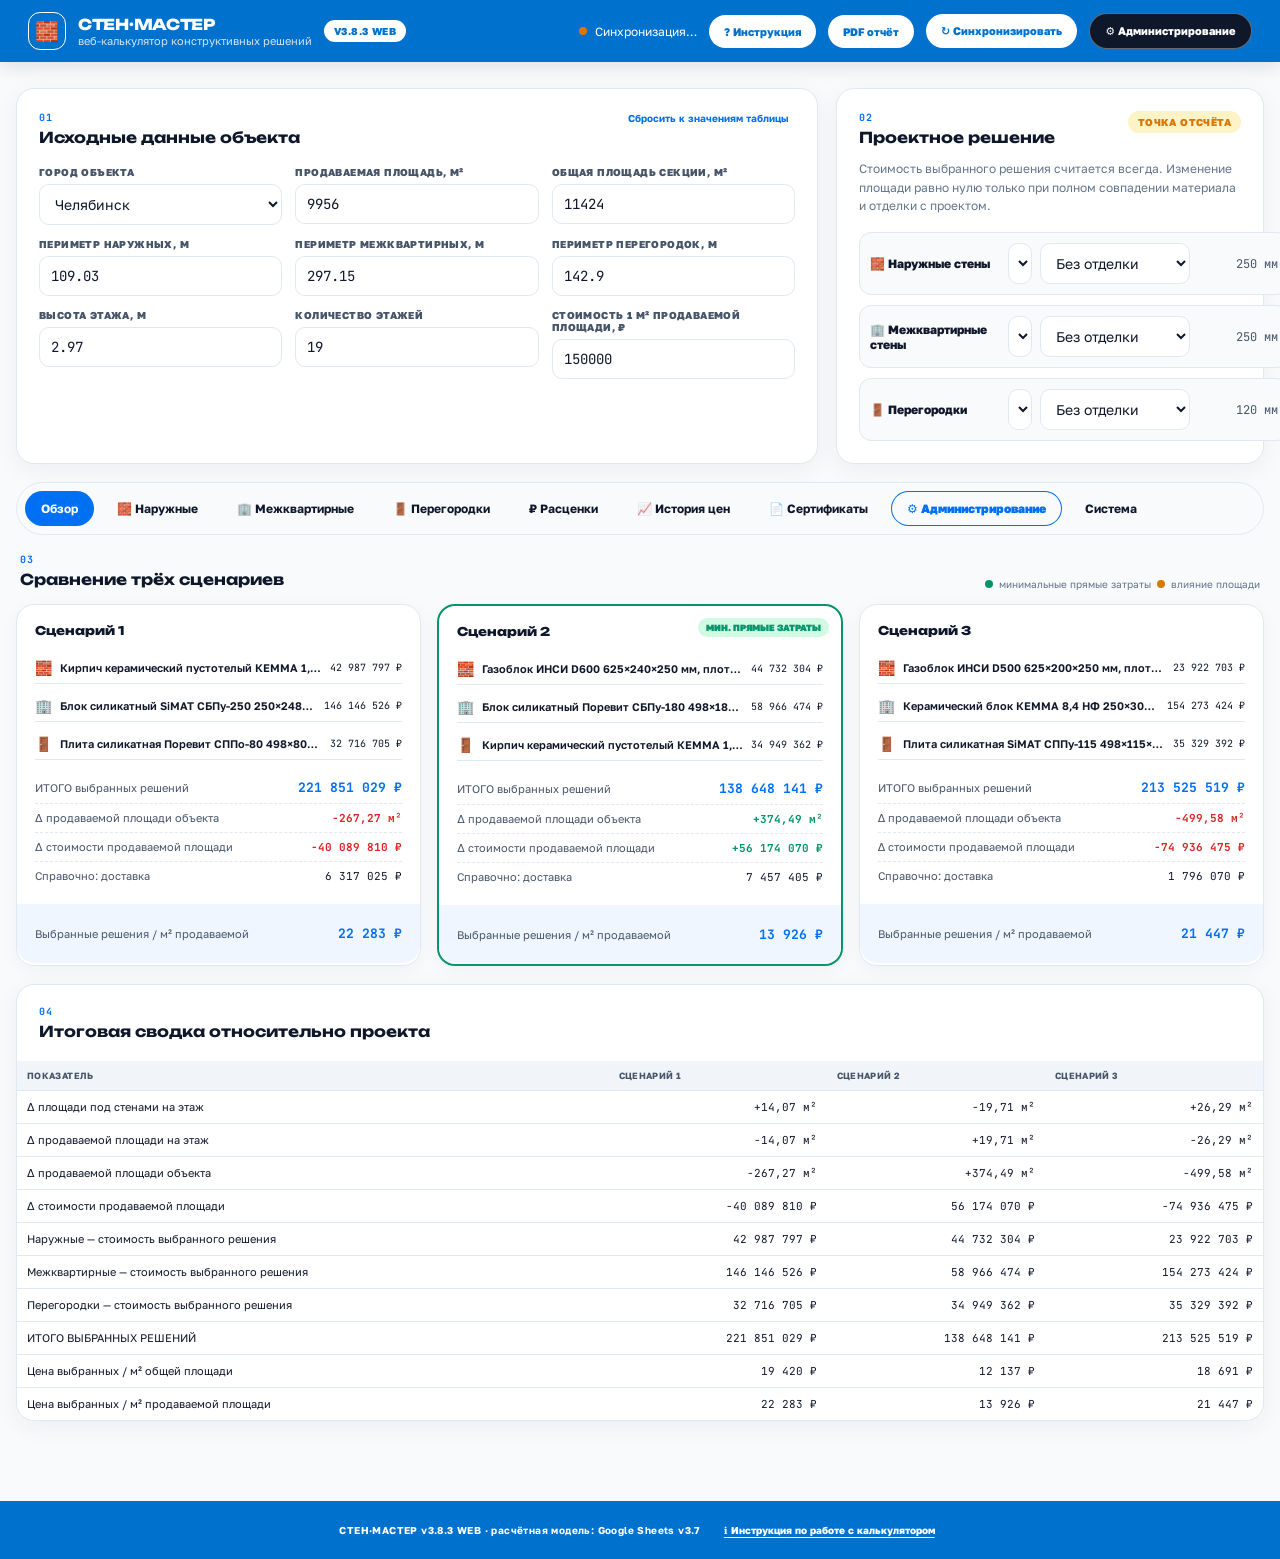
==== index_v383_legacy.html @ 33c0da2d "STEN MASTER WEB v3.8.4: fix sync callback bridge, price dates, requests and chat" ====
<!doctype html>
<html lang="ru">
<head>
  <meta charset="utf-8">
  <meta name="viewport" content="width=device-width,initial-scale=1">
  <meta name="theme-color" content="#0072CE">
  <title>СТЕН·МАСТЕР v3.8.3 — веб-калькулятор</title>
  <link rel="preconnect" href="https://fonts.googleapis.com">
  <link rel="preconnect" href="https://fonts.gstatic.com" crossorigin>
  <link href="https://fonts.googleapis.com/css2?family=Golos+Text:wght@400;500;600;700;800;900&family=JetBrains+Mono:wght@400;500;600&family=Unbounded:wght@500;600;700;800&display=swap" rel="stylesheet">
  <link rel="stylesheet" href="styles.css">
</head>
<body>
<div class="app-shell">
  <header class="topbar">
    <div class="brand">
      <div class="brand-mark">🧱</div>
      <div>
        <div class="brand-title">СТЕН·МАСТЕР</div>
        <div class="brand-subtitle">веб-калькулятор конструктивных решений</div>
      </div>
      <span class="version-pill">v3.8.3 WEB</span>
    </div>
    <div class="top-actions">
      <div class="sync-state" id="syncState"><span class="status-dot"></span><span id="syncText">локальная модель</span></div>
      <button class="btn btn-light" id="instructionBtn" type="button">? Инструкция</button>
      <button class="btn btn-light" id="pdfBtn" type="button">PDF отчёт</button>
      <button class="btn btn-light" id="syncBtn" type="button">↻ Синхронизировать</button>
      <button class="btn btn-admin" id="adminHeaderBtn" type="button">⚙ Администрирование</button>
    </div>
  </header>

  <main class="page">
    <section class="hero-grid">
      <article class="card card-inputs">
        <div class="card-head">
          <div><span class="eyebrow">01</span><h1>Исходные данные объекта</h1></div>
          <button class="link-btn" id="resetBtn" type="button">Сбросить к значениям таблицы</button>
        </div>
        <div class="inputs-grid" id="inputsGrid"></div>
      </article>

      <article class="card project-card">
        <div class="card-head">
          <div><span class="eyebrow">02</span><h2>Проектное решение</h2></div>
          <span class="hint-badge">точка отсчёта</span>
        </div>
        <p class="muted project-help">Стоимость выбранного решения считается всегда. Изменение площади равно нулю только при полном совпадении материала и отделки с проектом.</p>
        <div id="projectEditor" class="project-editor"></div>
      </article>
    </section>

    <nav class="tabs" id="tabs" aria-label="Разделы калькулятора">
      <button class="tab active" data-tab="overview">Обзор</button>
      <button class="tab" data-tab="ext">🧱 Наружные</button>
      <button class="tab" data-tab="inter">🏢 Межквартирные</button>
      <button class="tab" data-tab="part">🚪 Перегородки</button>
      <button class="tab" data-tab="pricing">₽ Расценки</button>
      <button class="tab" data-tab="analytics">📈 История цен</button>
      <button class="tab" data-tab="certificates">📄 Сертификаты</button>
      <button class="tab admin-tab" data-tab="admin">⚙ Администрирование</button>
      <button class="tab" data-tab="system">Система</button>
    </nav>

    <section class="tab-panel active" data-panel="overview">
      <div class="section-title-row">
        <div><span class="eyebrow">03</span><h2>Сравнение трёх сценариев</h2></div>
        <div class="legend"><span class="legend-dot green"></span>минимальные прямые затраты <span class="legend-dot gold"></span>влияние площади</div>
      </div>
      <div class="scenario-grid" id="scenarioSummary"></div>
      <article class="card summary-table-card">
        <div class="card-head"><div><span class="eyebrow">04</span><h2>Итоговая сводка относительно проекта</h2></div></div>
        <div class="table-wrap" id="summaryTable"></div>
      </article>
    </section>

    <section class="tab-panel" data-panel="ext">
      <div class="section-title-row"><div><span class="eyebrow">A</span><h2>Наружные стены</h2></div><span class="unit-chip">₽ / м³ конструкции</span></div>
      <div class="variant-grid" id="extVariants"></div>
      <article class="card compare-card"><div class="card-head"><h3>Все варианты базы</h3></div><div class="table-wrap" id="extCompare"></div></article>
    </section>

    <section class="tab-panel" data-panel="inter">
      <div class="section-title-row"><div><span class="eyebrow">B</span><h2>Межквартирные стены</h2></div><span class="unit-chip">₽ / м³ конструкции</span></div>
      <div class="variant-grid" id="interVariants"></div>
      <article class="card compare-card"><div class="card-head"><h3>Все варианты базы</h3></div><div class="table-wrap" id="interCompare"></div></article>
    </section>

    <section class="tab-panel" data-panel="part">
      <div class="section-title-row"><div><span class="eyebrow">C</span><h2>Перегородки внутри квартир</h2></div><span class="unit-chip">₽ / м² конструкции</span></div>
      <div class="variant-grid" id="partVariants"></div>
      <article class="card compare-card"><div class="card-head"><h3>Все варианты базы</h3></div><div class="table-wrap" id="partCompare"></div></article>
    </section>

    <section class="tab-panel" data-panel="pricing">
      <article class="card pricing-card">
        <div class="card-head pricing-head">
          <div><span class="eyebrow">05</span><h2>Централизованные расценки</h2><p class="muted">Материалы: цена с НДС и доставкой. Доставка в расчёте показывается справочно и не прибавляется к сценарию.</p></div>
          <div class="pricing-actions">
            <span class="save-hint" id="pricingSaveHint">Все изменения сохранены</span>
            <button class="btn btn-primary hidden" id="saveAllPricingBtn" type="button">💾 Сохранить все изменения <span class="save-count" id="pricingDirtyCount">0</span></button>
            <button class="btn btn-outline" id="pricingAdminBtn" type="button">⚙ Открыть администрирование</button>
          </div>
        </div>
        <div class="toolbar">
          <div class="search-box"><input type="search" id="priceSearch" placeholder="Поиск по коду или наименованию"></div>
          <select id="priceType"><option value="all">Работы + материалы</option><option value="works">Только работы</option><option value="materials">Только материалы</option></select>
          <select id="pricePurchase"><option value="all">Все группы закупки</option><option value="Стратегические материалы">Стратегические материалы</option><option value="Обычные материалы">Обычные материалы</option></select>
        </div>
        <div class="table-wrap pricing-table-wrap" id="pricingTable"></div>
      </article>
    </section>

    <section class="tab-panel" data-panel="analytics">
      <article class="card">
        <div class="card-head analytics-head">
          <div><span class="eyebrow">06</span><h2>История изменения цен</h2><p class="muted">Выберите материалы. Графики строятся по журналу изменений Google Sheets и разделяются на группы, чтобы не смешивать рубли за м³ с рублями за килограмм. Человечество всё-таки иногда способно учиться на единицах измерения.</p></div>
          <button class="btn btn-primary" id="loadHistoryBtn" type="button">Построить графики</button>
        </div>
        <div class="analytics-controls">
          <div class="field"><label for="historyGrouping">Группировка</label><select id="historyGrouping"><option value="technical">По технической группе</option><option value="purchase">По группе закупки</option><option value="unit">По единице измерения</option><option value="none">Без группировки</option></select></div>
          <div class="field grow"><label for="historySearch">Поиск материала</label><input id="historySearch" type="search" placeholder="Код или наименование"></div>
        </div>
        <div id="historyMaterialPicker" class="material-picker"></div>
        <div id="priceCharts" class="chart-stack"><div class="empty-state">Выберите материалы и нажмите «Построить графики».</div></div>
      </article>
    </section>

    <section class="tab-panel" data-panel="certificates">
      <article class="card">
        <div class="card-head">
          <div><span class="eyebrow">07</span><h2>Сертификаты стеновых материалов</h2><p class="muted">Файлы загружаются администратором один раз и хранятся в Google Drive через Web API. Всем пользователям калькулятора доступна одна и та же актуальная библиотека.</p></div>
          <button class="btn btn-outline" id="certificateAdminBtn" type="button">Добавить сертификат</button>
        </div>
        <div class="toolbar"><div class="search-box"><input id="certificateSearch" type="search" placeholder="Поиск по материалу или коду"></div></div>
        <div class="table-wrap" id="certificateTable"></div>
      </article>
    </section>

    <section class="tab-panel" data-panel="admin">
      <div class="admin-banner">
        <div><strong>⚙ Центр администрирования</strong><span id="adminStatusText">не подключён</span></div>
        <div class="small-note">Запись идёт напрямую в Google Sheets через Apps Script. Admin key хранится только в sessionStorage текущей вкладки.</div>
      </div>

      <article class="card" id="adminLoginCard">
        <div class="card-head"><div><span class="eyebrow">ADMIN</span><h2>Подключение администратора</h2></div></div>
        <div class="admin-fields">
          <div class="field grow"><label for="adminToken">Admin key</label><input id="adminToken" type="password" autocomplete="off" placeholder="из листа Система_v3.5"></div>
          <div class="field grow"><label for="adminActor">Кто изменяет</label><input id="adminActor" type="text" autocomplete="email" placeholder="email или ФИО"></div>
          <button class="btn btn-primary" id="adminLoginBtn" type="button">Подключить</button>
          <button class="btn btn-outline hidden" id="adminLogoutBtn" type="button">Отключить</button>
        </div>
      </article>

      <div class="admin-workspace hidden" id="adminWorkspace">
        <article class="card">
          <div class="card-head"><div><span class="eyebrow">A1</span><h2>Добавить новый материал</h2><p class="muted">Создаёт новую строку в «Материалы» A:S и автоматически присваивает следующий M-код. Добавление в справочник само по себе не создаёт новую конструкцию стены.</p></div></div>
          <form id="newMaterialForm" class="form-grid">
            <div class="field span-2"><label>Наименование *</label><input name="name" required maxlength="500"></div>
            <div class="field"><label>Ед. изм. *</label><input name="unit" required placeholder="м³ / кг / шт"></div>
            <div class="field"><label>Цена с НДС и доставкой, ₽/ед. *</label><input name="price" required type="number" min="0" step="0.01"></div>
            <div class="field"><label>Техническая группа *</label><input name="technicalGroup" list="techGroupList" required value="Стеновые материалы"></div>
            <div class="field"><label>Группа закупки *</label><select name="purchaseGroup"><option>Стратегические материалы</option><option>Обычные материалы</option></select></div>
            <div class="field"><label>Габариты / формат</label><input name="dimensions" placeholder="625×200×250 мм"></div>
            <div class="field"><label>Плотность, кг/м³</label><input name="densitySpec" type="number" step="0.01"></div>
            <div class="field"><label>Прочность / класс</label><input name="strength" placeholder="B2,5 / M150"></div>
            <div class="field span-2"><label>Источник характеристик</label><input name="characteristicsSource" type="url" placeholder="https://..."></div>
            <div class="field"><label>Статус проверки</label><input name="verificationStatus" placeholder="Проверено по производителю"></div>
            <div class="field"><label>Комментарий по единице</label><input name="unitComment" placeholder="Закупка и расчёт — м³"></div>
            <div class="field"><label>Звукоизоляция</label><input name="soundInsulation"></div>
            <div class="field"><label>Статус в калькуляторе</label><input name="calculatorStatus" value="Новый материал"></div>
            <div class="field span-2"><label>Комментарий / проверка</label><textarea name="comment" rows="2"></textarea></div>
            <div class="form-actions span-2"><button class="btn btn-primary" type="submit">Добавить в Google Sheets</button><span class="small-note" id="newMaterialResult"></span></div>
          </form>
          <datalist id="techGroupList"></datalist>
        </article>

        <article class="card">
          <div class="card-head"><div><span class="eyebrow">A2</span><h2>Загрузить сертификат</h2><p class="muted">PDF/JPG/PNG до 8 МБ. Файл сохраняется в закрытой папке Google Drive и выдаётся пользователям через API по записи в реестре сертификатов.</p></div></div>
          <form id="certificateUploadForm" class="form-grid">
            <div class="field span-2"><label>Стеновой материал *</label><select name="code" id="certificateMaterialSelect" required></select></div>
            <div class="field span-2"><label>Название документа *</label><input name="documentName" required placeholder="Сертификат соответствия / протокол испытаний"></div>
            <div class="field span-2"><label>Файл *</label><input name="certificateFile" type="file" accept="application/pdf,image/png,image/jpeg" required></div>
            <div class="form-actions span-2"><button class="btn btn-primary" type="submit">Загрузить и сохранить</button><span class="small-note" id="certificateUploadResult"></span></div>
          </form>
        </article>

        <article class="card">
          <div class="card-head"><div><span class="eyebrow">A3</span><h2>Системные операции</h2></div></div>
          <div class="action-grid">
            <button class="btn btn-outline system-action" data-action="synchronize">Синхронизировать базы</button>
            <button class="btn btn-outline system-action" data-action="checkIntegrity">Проверить целостность</button>
            <button class="btn btn-outline system-action" data-action="strategicReport">Отчёт по стратегическим</button>
            <button class="btn btn-outline system-action" data-action="assignCodes">Присвоить новые коды</button>
            <button class="btn btn-outline system-action" data-action="backup">Создать backup</button>
          </div>
        </article>
      </div>
    </section>

    <section class="tab-panel" data-panel="system">
      <div class="system-grid">
        <article class="card">
          <div class="card-head"><div><span class="eyebrow">08</span><h2>Контроль модели</h2></div></div>
          <div id="engineCheck" class="check-box"></div>
          <div class="system-meta" id="systemMeta"></div>
        </article>
        <article class="card">
          <div class="card-head"><div><span class="eyebrow">09</span><h2>Состояние данных</h2></div></div>
          <p class="muted">Системные операции перенесены в заметный раздел «Администрирование». Здесь оставлены диагностика, журнал и контроль целостности.</p>
          <button class="btn btn-admin" id="systemAdminBtn" type="button">⚙ Перейти в администрирование</button>
        </article>
      </div>
      <article class="card system-output-card"><div class="card-head"><h3>Контроль / журнал</h3><div class="segmented"><button class="seg active" data-system-view="control">Контроль</button><button class="seg" data-system-view="audit">Журнал</button><button class="seg" data-system-view="strategic">Стратегические</button></div></div><div class="table-wrap" id="systemOutput"></div></article>
    </section>
  </main>

  <dialog id="instructionDialog" class="instruction-dialog">
    <div class="dialog-head"><div><span class="eyebrow">СПРАВКА</span><h2>Как работать с калькулятором</h2></div><button class="icon-btn" id="instructionCloseBtn" type="button" aria-label="Закрыть">×</button></div>
    <div class="instruction-content">
      <ol>
        <li>Заполните исходные данные объекта: город, площади, периметры, высоту, этажность и стоимость продаваемой площади.</li>
        <li>В «Проектном решении» укажите материал и отделку, которые уже заложены проектом.</li>
        <li>В сценариях выберите альтернативные материалы и отделку. Стоимость каждого выбранного решения считается всегда.</li>
        <li>Изменение площади обнуляется только если одновременно совпадают проектный материал и тип отделки.</li>
        <li>Цена материалов в справочнике принимается с НДС и доставкой. Расчёт доставки на карточке является справочным и в итог сценария не добавляется.</li>
        <li>Кнопка «PDF отчёт» формирует документ по текущему расчёту. Раздел «История цен» строит графики по журналу Google Sheets.</li>
        <li>Администрирование требует Admin key. Через него можно менять цены, добавлять материалы, загружать сертификаты, запускать контроль и backup.</li>
      </ol>
      <p class="callout">Сертификат, загруженный администратором, сохраняется централизованно и будет доступен всем пользователям веб-калькулятора после синхронизации.</p>
    </div>
  </dialog>

  <div class="toast-stack" id="toastStack"></div>
  <footer>
    <span>СТЕН·МАСТЕР v3.8.3 WEB · расчётная модель: Google Sheets v3.7</span>
    <button class="footer-link" id="footerInstructionBtn" type="button">ℹ Инструкция по работе с калькулятором</button>
  </footer>
</div>

<script src="data.js"></script>
<script src="engine.js"></script>
<script src="app.js"></script>
</body>
</html>
---- styles.css ----
:root{
  --ink:#0F172A;--ink-mid:#475569;--ink-light:#64748B;--paper:#F8FAFC;--paper2:#F1F5F9;--white:#FFFFFF;
  --accent:#0070F3;--header-blue:#0072CE;--accent-dim:#EFF6FF;--gold:#D97706;--gold-dim:#FEF3C7;
  --green:#059669;--green-dim:#D1FAE5;--red:#DC2626;--red-dim:#FEE2E2;--border:#E2E8F0;
  --font-sans:'Golos Text',system-ui,-apple-system,sans-serif;--font-display:'Unbounded',system-ui,sans-serif;--font-mono:'JetBrains Mono',monospace;
  --radius:18px;--radius-sm:10px;
}
*{box-sizing:border-box}html{scroll-behavior:smooth}body{margin:0;background:var(--paper);color:var(--ink);font-family:var(--font-sans);font-size:14px;-webkit-font-smoothing:antialiased}
button,input,select{font:inherit}button{color:inherit}.hidden{display:none!important}
.app-shell{min-height:100vh}.topbar{position:sticky;top:0;z-index:50;display:flex;align-items:center;justify-content:space-between;gap:24px;padding:12px 28px;background:var(--header-blue);color:var(--white);box-shadow:0 4px 18px rgba(15,23,42,.12)}
.brand{display:flex;align-items:center;gap:12px;min-width:0}.brand-mark{display:grid;place-items:center;width:38px;height:38px;border:1px solid var(--white);border-radius:12px;font-size:19px}.brand-title{font-family:var(--font-display);font-weight:800;font-size:15px;letter-spacing:-.02em}.brand-subtitle{font-size:11px;opacity:.82}.version-pill,.hint-badge,.unit-chip{display:inline-flex;align-items:center;border-radius:999px;padding:5px 10px;font-size:10px;font-weight:800;letter-spacing:.04em;text-transform:uppercase;white-space:nowrap}.version-pill{background:var(--white);color:var(--header-blue)}.hint-badge{background:var(--gold-dim);color:var(--gold)}.unit-chip{background:var(--accent-dim);color:var(--accent)}
.top-actions{display:flex;align-items:center;gap:12px}.sync-state{display:flex;align-items:center;gap:8px;font-size:12px}.status-dot{width:8px;height:8px;border-radius:50%;background:var(--green)}.sync-state.offline .status-dot{background:var(--gold)}.sync-state.error .status-dot{background:var(--red)}
.page{width:min(1540px,calc(100% - 32px));margin:26px auto 80px}.hero-grid{display:grid;grid-template-columns:minmax(0,1.5fr) minmax(360px,.8fr);gap:18px;margin-bottom:18px}.card{background:var(--white);border:1px solid var(--border);border-radius:var(--radius);box-shadow:0 6px 24px rgba(15,23,42,.05);padding:22px}.card-head{display:flex;align-items:flex-start;justify-content:space-between;gap:16px;margin-bottom:18px}.card-head h1,.card-head h2,.card-head h3,.section-title-row h2{margin:2px 0 0;font-family:var(--font-display);font-size:15px;line-height:1.35}.eyebrow{display:block;color:var(--accent);font-family:var(--font-mono);font-size:10px;font-weight:700;letter-spacing:.08em;text-transform:uppercase;margin-bottom:4px}.muted{color:var(--ink-light);margin:0}.project-help{font-size:12px;line-height:1.55;margin-top:-6px;margin-bottom:16px}
.inputs-grid{display:grid;grid-template-columns:repeat(3,minmax(150px,1fr));gap:13px}.field{min-width:0}.field label{display:block;margin-bottom:6px;color:var(--ink-mid);font-size:10px;font-weight:800;letter-spacing:.04em;text-transform:uppercase}.field input,.field select,.toolbar input,.toolbar select,.variant-select,.project-row select,.editable{width:100%;border:1px solid var(--border);background:var(--white);color:var(--ink);border-radius:var(--radius-sm);padding:10px 11px;outline:none;transition:border-color .15s,box-shadow .15s}.field input[type=number],.editable.price-input{font-family:var(--font-mono)}.field input:focus,.field select:focus,.toolbar input:focus,.toolbar select:focus,.variant-select:focus,.project-row select:focus,.editable:focus{border-color:var(--accent);box-shadow:0 0 0 3px var(--accent-dim)}
.project-editor{display:grid;gap:10px}.project-row{display:grid;grid-template-columns:130px 1fr 150px 80px;gap:8px;align-items:center;padding:10px;background:var(--paper);border:1px solid var(--border);border-radius:12px}.project-label{font-weight:800;font-size:12px}.project-thick{font-family:var(--font-mono);text-align:right;font-size:12px;color:var(--ink-mid)}
.tabs{position:sticky;top:70px;z-index:40;display:flex;gap:7px;overflow-x:auto;padding:8px;margin:0 0 18px;background:var(--paper);border:1px solid var(--border);border-radius:999px}.tab{flex:0 0 auto;border:0;background:transparent;border-radius:999px;padding:10px 16px;font-weight:700;font-size:12px;cursor:pointer}.tab:hover{background:var(--paper2)}.tab.active{background:var(--accent);color:var(--white)}.tab-panel{display:none}.tab-panel.active{display:block}.section-title-row{display:flex;align-items:end;justify-content:space-between;gap:16px;margin:8px 4px 14px}.legend{font-size:10px;color:var(--ink-light);display:flex;align-items:center;gap:6px;flex-wrap:wrap}.legend-dot{display:inline-block;width:8px;height:8px;border-radius:50%}.legend-dot.green{background:var(--green)}.legend-dot.gold{background:var(--gold)}
.scenario-grid,.variant-grid{display:grid;grid-template-columns:repeat(3,minmax(0,1fr));gap:16px;margin-bottom:18px}.scenario-card,.variant-card{position:relative;background:var(--white);border:1px solid var(--border);border-radius:var(--radius);padding:18px;box-shadow:0 4px 18px rgba(15,23,42,.04)}.scenario-card.best,.variant-card.best{border:2px solid var(--green)}.best-tag{position:absolute;right:12px;top:12px;padding:4px 8px;border-radius:999px;background:var(--green-dim);color:var(--green);font-size:9px;font-weight:900;text-transform:uppercase}.scenario-title,.variant-title{font-family:var(--font-display);font-size:12px;font-weight:800;margin:0 0 14px}.metric-list{display:grid;gap:0}.metric{display:flex;align-items:baseline;justify-content:space-between;gap:12px;padding:7px 0;border-bottom:1px dashed var(--border)}.metric:last-child{border-bottom:0}.metric-label{color:var(--ink-mid);font-size:11px}.metric-value{font-family:var(--font-mono);font-size:11px;text-align:right}.metric-value.primary{color:var(--accent);font-size:13px;font-weight:700}.metric-value.good{color:var(--green);font-weight:700}.metric-value.bad{color:var(--red);font-weight:700}.metric-value.gold{color:var(--gold);font-weight:700}.category-mini{display:grid;gap:6px;margin:12px 0}.mini-row{display:grid;grid-template-columns:18px 1fr auto;gap:7px;align-items:center;padding:7px 0;border-bottom:1px solid var(--border)}.mini-name{font-size:11px;font-weight:600;overflow:hidden;text-overflow:ellipsis;white-space:nowrap}.mini-cost{font-family:var(--font-mono);font-size:10px}.scenario-total{margin:14px -18px -18px;padding:14px 18px;background:var(--accent-dim);border-radius:0 0 var(--radius) var(--radius)}
.variant-card{padding-bottom:18px}.variant-controls{display:grid;gap:9px;margin-bottom:12px}.variant-card .field label{font-size:9px}.material-glyph{width:54px;height:54px;display:grid;place-items:center;border-radius:14px;background:var(--accent-dim);color:var(--accent);font-family:var(--font-display);font-weight:800;font-size:15px;margin-bottom:12px}.badges{display:flex;gap:6px;flex-wrap:wrap;margin:8px 0}.badge{display:inline-flex;padding:4px 8px;border-radius:999px;background:var(--paper2);color:var(--ink-mid);font-size:9px;font-weight:700}.badge.strategic{background:var(--gold-dim);color:var(--gold)}.badge.pass{background:var(--green-dim);color:var(--green)}.badge.warn{background:var(--gold-dim);color:var(--gold)}.badge.fail{background:var(--red-dim);color:var(--red)}
.details{margin-top:12px;border-top:1px solid var(--border);padding-top:10px}.details summary{cursor:pointer;color:var(--accent);font-size:10px;font-weight:800}.components{margin-top:9px;max-height:270px;overflow:auto;border:1px solid var(--border);border-radius:10px}.components table{font-size:10px}
.table-wrap{overflow:auto;border:1px solid var(--border);border-radius:12px}.data-table{width:100%;border-collapse:collapse;min-width:780px}.data-table th{position:sticky;top:0;z-index:2;background:var(--paper2);color:var(--ink-mid);text-align:left;padding:9px 10px;font-size:9px;letter-spacing:.04em;text-transform:uppercase;border-bottom:1px solid var(--border)}.data-table td{padding:9px 10px;border-bottom:1px solid var(--border);font-size:11px;vertical-align:top}.data-table tbody tr:last-child td{border-bottom:0}.data-table tbody tr:hover td{background:var(--paper)}.num{font-family:var(--font-mono);text-align:right;white-space:nowrap}.summary-table-card,.compare-card{padding:0;overflow:hidden}.summary-table-card .card-head,.compare-card .card-head{padding:20px 22px 0}.summary-table-card .table-wrap,.compare-card .table-wrap{border:0;border-radius:0}
.btn{border:0;border-radius:999px;padding:10px 15px;font-weight:800;font-size:11px;cursor:pointer;transition:transform .15s,opacity .15s}.btn:hover{transform:translateY(-1px)}.btn:disabled{opacity:.45;cursor:not-allowed;transform:none}.btn-light{background:var(--white);color:var(--header-blue)}.btn-primary{background:var(--accent);color:var(--white)}.btn-outline{background:var(--white);color:var(--accent);border:1px solid var(--accent)}.link-btn{border:0;background:transparent;color:var(--accent);font-weight:700;font-size:10px;cursor:pointer}.small-note{font-size:10px;line-height:1.5;color:var(--ink-light);margin-top:8px}
.pricing-head{align-items:center}.admin-panel{padding:14px;background:var(--accent-dim);border:1px solid var(--border);border-radius:12px;margin-bottom:14px}.admin-fields{display:grid;grid-template-columns:1fr 1fr auto;gap:10px;align-items:end}.toolbar{display:grid;grid-template-columns:minmax(260px,1fr) 200px 220px;gap:10px;margin-bottom:14px}.pricing-table-wrap{max-height:70vh}.editable{padding:7px 8px;min-width:110px}.group-select{min-width:170px;padding:7px 8px}.strategic-row td:first-child{border-left:3px solid var(--gold)}
.system-grid{display:grid;grid-template-columns:1fr 1fr;gap:16px;margin-bottom:16px}.check-box{padding:14px;border-radius:12px;background:var(--paper);border:1px solid var(--border)}.check-box.pass{background:var(--green-dim);color:var(--green)}.check-box.fail{background:var(--red-dim);color:var(--red)}.check-title{font-weight:900;margin-bottom:4px}.system-meta{display:grid;gap:7px;margin-top:12px}.meta-row{display:flex;justify-content:space-between;gap:16px;font-size:11px}.meta-row span:last-child{font-family:var(--font-mono);text-align:right}.action-grid{display:grid;grid-template-columns:1fr 1fr;gap:9px}.system-output-card{padding:0;overflow:hidden}.system-output-card .card-head{padding:18px 20px 0;align-items:center}.system-output-card .table-wrap{border:0;border-radius:0;max-height:65vh}.segmented{display:flex;border:1px solid var(--border);border-radius:999px;padding:3px}.seg{border:0;background:transparent;border-radius:999px;padding:6px 10px;font-size:9px;font-weight:800;cursor:pointer}.seg.active{background:var(--accent);color:var(--white)}
.toast-stack{position:fixed;right:18px;bottom:18px;z-index:100;display:grid;gap:8px;width:min(380px,calc(100vw - 36px))}.toast{padding:12px 14px;border-radius:12px;background:var(--ink);color:var(--white);box-shadow:0 8px 30px rgba(15,23,42,.18);font-size:11px}.toast.error{background:var(--red)}.toast.success{background:var(--green)}
footer{text-align:center;background:var(--header-blue);color:var(--white);padding:22px;font-size:10px;font-weight:700;letter-spacing:.04em}
@media(max-width:1150px){.hero-grid{grid-template-columns:1fr}.inputs-grid{grid-template-columns:repeat(4,minmax(130px,1fr))}.scenario-grid,.variant-grid{grid-template-columns:1fr}.system-grid{grid-template-columns:1fr}}
@media(max-width:760px){.topbar{align-items:flex-start;padding:12px 14px}.brand-subtitle,.sync-state{display:none}.top-actions{margin-left:auto}.page{width:min(100% - 18px,1540px);margin-top:12px}.card{padding:16px}.inputs-grid{grid-template-columns:1fr 1fr}.project-row{grid-template-columns:1fr}.project-thick{text-align:left}.tabs{top:64px;border-radius:14px}.section-title-row{align-items:flex-start;flex-direction:column}.toolbar,.admin-fields{grid-template-columns:1fr}.action-grid{grid-template-columns:1fr}.card-head{flex-direction:column}.pricing-head{align-items:flex-start}}
@media(max-width:440px){.inputs-grid{grid-template-columns:1fr}.brand-title{font-size:12px}.version-pill{display:none}.btn-light{padding:9px 11px}}

/* === v3.8 additions === */
.btn-admin{background:var(--ink);color:var(--white);border:1px solid rgba(255,255,255,.35)}
.admin-tab{font-weight:900}.admin-tab:not(.active){color:var(--accent);box-shadow:inset 0 0 0 1px var(--accent)}
.field textarea{width:100%;border:1px solid var(--border);background:var(--white);color:var(--ink);border-radius:var(--radius-sm);padding:10px 11px;outline:none;resize:vertical;font:inherit}
.field textarea:focus{border-color:var(--accent);box-shadow:0 0 0 3px var(--accent-dim)}
.grow{min-width:220px}.span-2{grid-column:span 2}.form-grid{display:grid;grid-template-columns:repeat(2,minmax(0,1fr));gap:13px}.form-actions{display:flex;align-items:center;gap:12px;flex-wrap:wrap}
.admin-banner{display:flex;align-items:center;justify-content:space-between;gap:18px;margin-bottom:16px;padding:14px 18px;border-radius:14px;background:var(--ink);color:var(--white)}
.admin-banner strong{display:block;font-family:var(--font-display);font-size:13px;margin-bottom:4px}.admin-banner #adminStatusText{font-size:11px;opacity:.8}.admin-banner .small-note{color:rgba(255,255,255,.72);margin:0;max-width:760px}
.admin-workspace{display:grid;gap:16px}.admin-fields{grid-template-columns:minmax(240px,1fr) minmax(220px,1fr) auto auto}
.analytics-head{align-items:center}.analytics-controls{display:flex;gap:12px;align-items:end;margin-bottom:14px}.analytics-controls .field:first-child{width:270px}.material-picker{display:grid;grid-template-columns:repeat(3,minmax(0,1fr));gap:7px;max-height:290px;overflow:auto;padding:10px;border:1px solid var(--border);border-radius:12px;background:var(--paper);margin-bottom:18px}
.material-choice{display:grid;grid-template-columns:auto 1fr;gap:8px;align-items:start;padding:8px;border:1px solid transparent;border-radius:9px;background:var(--white);cursor:pointer}.material-choice:hover{border-color:var(--accent)}.material-choice input{margin-top:2px}.material-choice strong{display:block;font-size:10px}.material-choice span{display:block;font-size:9px;color:var(--ink-light);margin-top:2px}.chart-stack{display:grid;gap:16px}.chart-card{border:1px solid var(--border);border-radius:14px;padding:14px;background:var(--white)}.chart-card h3{margin:0 0 4px;font-family:var(--font-display);font-size:12px}.chart-card .chart-meta{font-size:9px;color:var(--ink-light);margin-bottom:10px}.chart-canvas-wrap{position:relative;height:330px;width:100%;overflow:hidden}.chart-canvas{width:100%;height:100%;display:block}.chart-legend{display:flex;gap:9px;flex-wrap:wrap;margin-top:10px}.legend-item{display:flex;align-items:center;gap:5px;font-size:9px;color:var(--ink-mid)}.legend-swatch{display:inline-block;width:18px;height:3px;border-radius:2px;background:currentColor}
.empty-state{padding:28px;text-align:center;color:var(--ink-light);background:var(--paper);border:1px dashed var(--border);border-radius:12px}
.cert-list{display:grid;gap:6px}.cert-link{display:flex;align-items:center;justify-content:space-between;gap:10px;padding:7px 9px;border:1px solid var(--border);border-radius:9px;background:var(--paper)}.cert-link button{border:0;background:none;color:var(--accent);font-weight:800;cursor:pointer;text-align:left}.cert-meta{font-size:9px;color:var(--ink-light);white-space:nowrap}.cert-none{color:var(--ink-light);font-size:10px}.delete-cert{color:var(--red)!important}
.instruction-dialog{width:min(820px,calc(100vw - 28px));max-height:85vh;border:0;border-radius:18px;padding:0;box-shadow:0 20px 70px rgba(15,23,42,.28);color:var(--ink)}.instruction-dialog::backdrop{background:rgba(15,23,42,.55)}.dialog-head{position:sticky;top:0;z-index:2;display:flex;justify-content:space-between;align-items:flex-start;gap:16px;padding:20px 22px;background:var(--white);border-bottom:1px solid var(--border)}.dialog-head h2{margin:2px 0 0;font-family:var(--font-display);font-size:15px}.icon-btn{width:34px;height:34px;border:1px solid var(--border);border-radius:50%;background:var(--white);font-size:22px;line-height:1;cursor:pointer}.instruction-content{padding:22px;font-size:13px;line-height:1.6}.instruction-content ol{margin:0;padding-left:22px}.instruction-content li{margin:0 0 10px}.callout{padding:13px 15px;border-radius:12px;background:var(--accent-dim);color:var(--ink-mid);border-left:3px solid var(--accent)}
footer{display:flex;justify-content:center;align-items:center;gap:18px;flex-wrap:wrap}.footer-link{border:0;background:transparent;color:var(--white);text-decoration:underline;text-underline-offset:3px;font-weight:800;font-size:10px;cursor:pointer}
.pdf-pending{animation:pulse 1.2s ease-in-out infinite}@keyframes pulse{50%{opacity:.55}}
@media(max-width:1100px){.material-picker{grid-template-columns:repeat(2,minmax(0,1fr))}.top-actions{gap:7px}.top-actions .btn{padding:9px 11px}}
@media(max-width:760px){.topbar{position:sticky;flex-wrap:wrap}.top-actions{width:100%;display:grid;grid-template-columns:1fr 1fr}.top-actions .sync-state{display:flex;grid-column:span 2}.tabs{top:118px}.form-grid{grid-template-columns:1fr}.span-2{grid-column:auto}.material-picker{grid-template-columns:1fr}.analytics-controls{flex-direction:column;align-items:stretch}.analytics-controls .field:first-child{width:auto}.admin-fields{grid-template-columns:1fr}.admin-banner{align-items:flex-start;flex-direction:column}.chart-canvas-wrap{height:270px}}
@media print{.topbar,.tabs,.top-actions,footer,.btn,.link-btn,.details,.admin-banner{display:none!important}.page{width:100%;margin:0}.tab-panel{display:none!important}.tab-panel[data-panel="overview"]{display:block!important}.card,.scenario-card{box-shadow:none;break-inside:avoid}.hero-grid{grid-template-columns:1fr}.scenario-grid{grid-template-columns:1fr}.page:before{content:"СТЕН·МАСТЕР — отчёт по расчёту";display:block;font-family:var(--font-display);font-size:20px;margin:0 0 18px}}

/* === v3.8.3 bulk save === */
.pricing-actions{display:flex;align-items:center;justify-content:flex-end;gap:9px;flex-wrap:wrap}.save-hint{font-size:10px;color:var(--ink-light);font-weight:700}.save-count{display:inline-flex;align-items:center;justify-content:center;min-width:20px;height:20px;padding:0 6px;margin-left:5px;border-radius:999px;background:rgba(255,255,255,.2);font-family:var(--font-mono)}.dirty-row td{background:#fff8df!important}.dirty-row td:first-child{box-shadow:inset 3px 0 0 var(--gold)}
@media(max-width:760px){.pricing-actions{width:100%;justify-content:stretch}.pricing-actions .btn{flex:1}.save-hint{width:100%}}
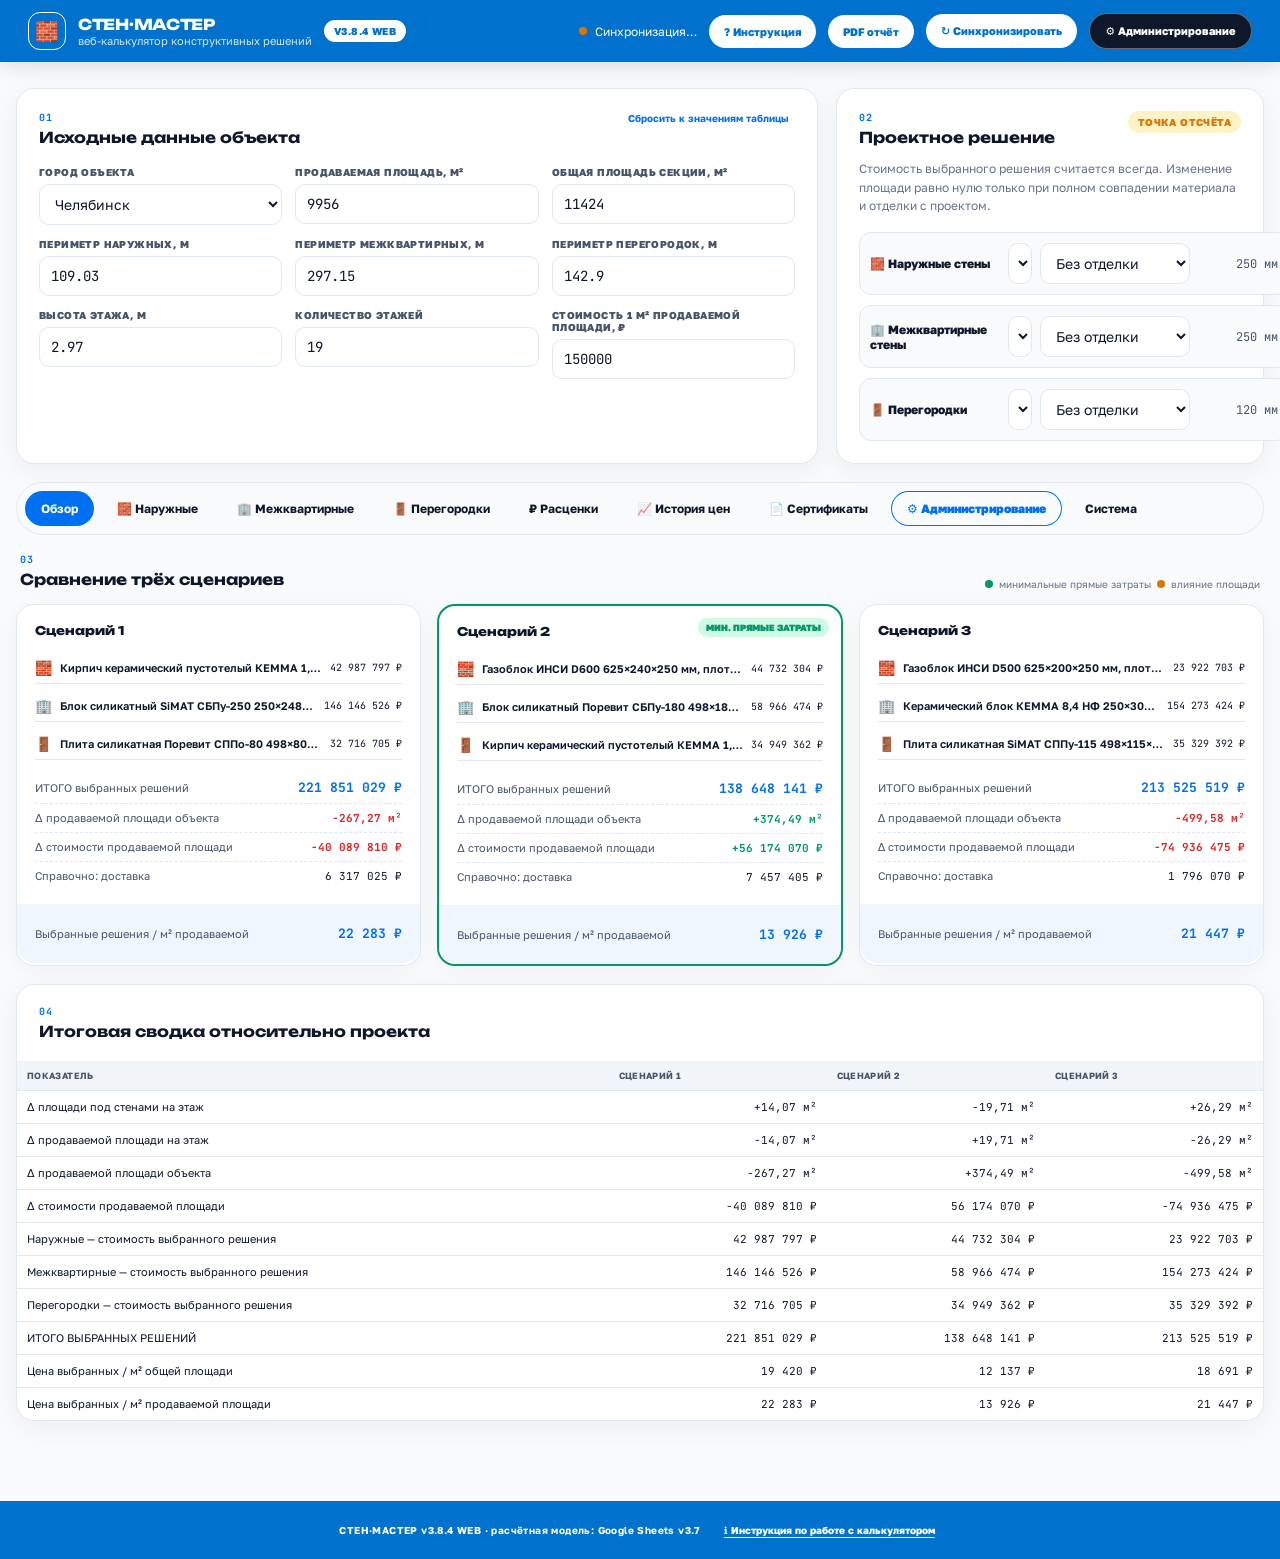
==== commit b39b8595: "STEN MASTER WEB v3.8.4" ====
--- a/index_v383_legacy.html
+++ b/index_v383_legacy.html
@@ -4,7 +4,7 @@
   <meta charset="utf-8">
   <meta name="viewport" content="width=device-width,initial-scale=1">
   <meta name="theme-color" content="#0072CE">
-  <title>СТЕН·МАСТЕР v3.8.3 — веб-калькулятор</title>
+  <title>СТЕН·МАСТЕР v3.8.4 — веб-калькулятор</title>
   <link rel="preconnect" href="https://fonts.googleapis.com">
   <link rel="preconnect" href="https://fonts.gstatic.com" crossorigin>
   <link href="https://fonts.googleapis.com/css2?family=Golos+Text:wght@400;500;600;700;800;900&family=JetBrains+Mono:wght@400;500;600&family=Unbounded:wght@500;600;700;800&display=swap" rel="stylesheet">
@@ -19,7 +19,7 @@
         <div class="brand-title">СТЕН·МАСТЕР</div>
         <div class="brand-subtitle">веб-калькулятор конструктивных решений</div>
       </div>
-      <span class="version-pill">v3.8.3 WEB</span>
+      <span class="version-pill">v3.8.4 WEB</span>
     </div>
     <div class="top-actions">
       <div class="sync-state" id="syncState"><span class="status-dot"></span><span id="syncText">локальная модель</span></div>
@@ -234,7 +234,7 @@
 
   <div class="toast-stack" id="toastStack"></div>
   <footer>
-    <span>СТЕН·МАСТЕР v3.8.3 WEB · расчётная модель: Google Sheets v3.7</span>
+    <span>СТЕН·МАСТЕР v3.8.4 WEB · расчётная модель: Google Sheets v3.7</span>
     <button class="footer-link" id="footerInstructionBtn" type="button">ℹ Инструкция по работе с калькулятором</button>
   </footer>
 </div>
--- a/styles.css
+++ b/styles.css
@@ -47,6 +47,6 @@
 @media(max-width:760px){.topbar{position:sticky;flex-wrap:wrap}.top-actions{width:100%;display:grid;grid-template-columns:1fr 1fr}.top-actions .sync-state{display:flex;grid-column:span 2}.tabs{top:118px}.form-grid{grid-template-columns:1fr}.span-2{grid-column:auto}.material-picker{grid-template-columns:1fr}.analytics-controls{flex-direction:column;align-items:stretch}.analytics-controls .field:first-child{width:auto}.admin-fields{grid-template-columns:1fr}.admin-banner{align-items:flex-start;flex-direction:column}.chart-canvas-wrap{height:270px}}
 @media print{.topbar,.tabs,.top-actions,footer,.btn,.link-btn,.details,.admin-banner{display:none!important}.page{width:100%;margin:0}.tab-panel{display:none!important}.tab-panel[data-panel="overview"]{display:block!important}.card,.scenario-card{box-shadow:none;break-inside:avoid}.hero-grid{grid-template-columns:1fr}.scenario-grid{grid-template-columns:1fr}.page:before{content:"СТЕН·МАСТЕР — отчёт по расчёту";display:block;font-family:var(--font-display);font-size:20px;margin:0 0 18px}}
 
-/* === v3.8.3 bulk save === */
+/* === v3.8.4 bulk save === */
 .pricing-actions{display:flex;align-items:center;justify-content:flex-end;gap:9px;flex-wrap:wrap}.save-hint{font-size:10px;color:var(--ink-light);font-weight:700}.save-count{display:inline-flex;align-items:center;justify-content:center;min-width:20px;height:20px;padding:0 6px;margin-left:5px;border-radius:999px;background:rgba(255,255,255,.2);font-family:var(--font-mono)}.dirty-row td{background:#fff8df!important}.dirty-row td:first-child{box-shadow:inset 3px 0 0 var(--gold)}
 @media(max-width:760px){.pricing-actions{width:100%;justify-content:stretch}.pricing-actions .btn{flex:1}.save-hint{width:100%}}
